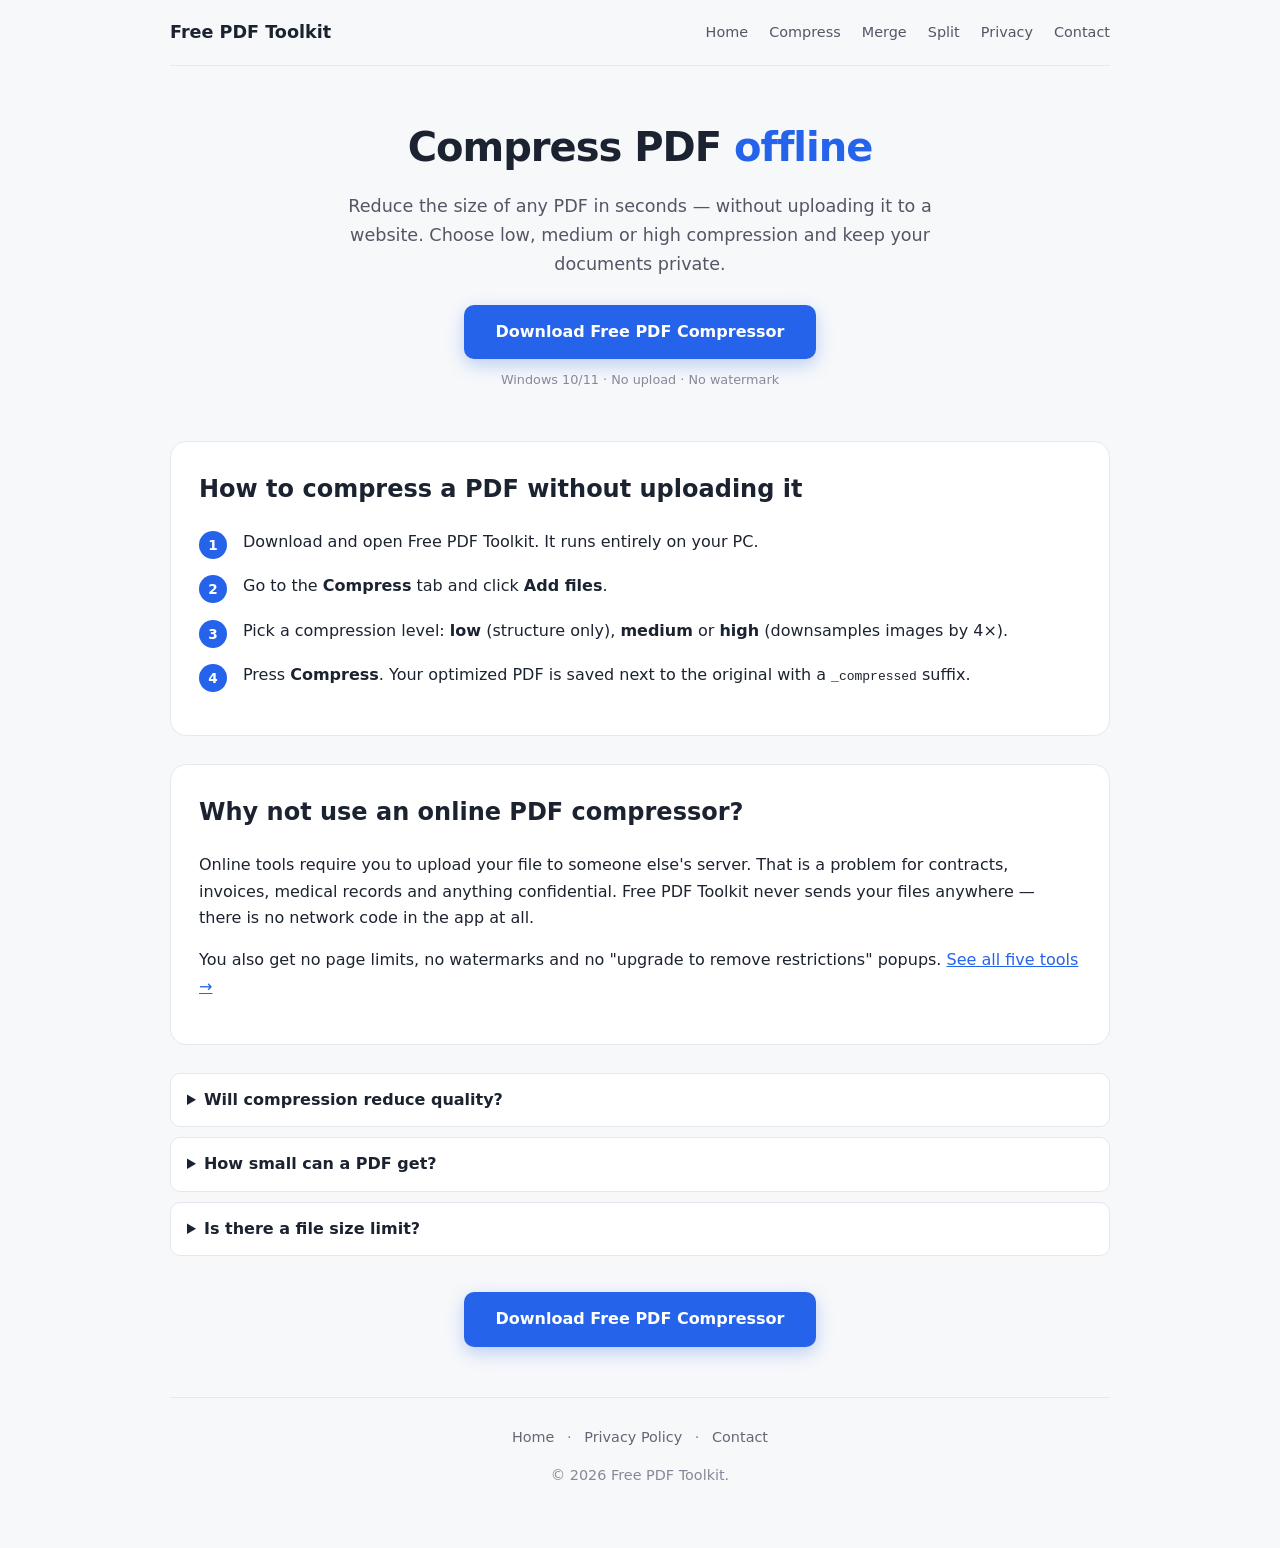
==== compress-pdf.html @ 17951911 "Add files via upload" ====
<!DOCTYPE html>
<html lang="en">
<head>
<meta charset="utf-8">
<meta name="viewport" content="width=device-width, initial-scale=1">
<title>Compress PDF Offline for Free — No Upload, No Watermark</title>
<meta name="description" content="Compress PDF files offline on Windows. Reduce PDF size without uploading your documents anywhere. Three compression levels, no watermark, completely free.">
<link rel="stylesheet" href="styles.css">
<script src="download.js"></script>
</head>
<body>
<div class="wrap">
  <header class="site">
    <a class="logo" href="index.html">Free PDF Toolkit</a>
    <nav>
      <a href="index.html">Home</a>
      <a href="compress-pdf.html">Compress</a>
      <a href="merge-pdf.html">Merge</a>
      <a href="split-pdf.html">Split</a>
      <a href="privacy.html">Privacy</a>
      <a href="contact.html">Contact</a>
    </nav>
  </header>

  <section class="hero">
    <h1>Compress PDF <span>offline</span></h1>
    <p class="sub">Reduce the size of any PDF in seconds — without uploading it to a website. Choose low, medium or high compression and keep your documents private.</p>
    <a class="btn" data-download href="#">Download Free PDF Compressor</a>
    <div class="note">Windows 10/11 · No upload · No watermark</div>
  </section>

  <section class="panel">
    <h2>How to compress a PDF without uploading it</h2>
    <ol class="steps">
      <li>Download and open Free PDF Toolkit. It runs entirely on your PC.</li>
      <li>Go to the <strong>Compress</strong> tab and click <strong>Add files</strong>.</li>
      <li>Pick a compression level: <strong>low</strong> (structure only), <strong>medium</strong> or <strong>high</strong> (downsamples images by 4×).</li>
      <li>Press <strong>Compress</strong>. Your optimized PDF is saved next to the original with a <code>_compressed</code> suffix.</li>
    </ol>
  </section>

  <section class="panel">
    <h2>Why not use an online PDF compressor?</h2>
    <p>Online tools require you to upload your file to someone else's server. That is a problem for contracts, invoices, medical records and anything confidential. Free PDF Toolkit never sends your files anywhere — there is no network code in the app at all.</p>
    <p>You also get no page limits, no watermarks and no "upgrade to remove restrictions" popups. <a href="index.html">See all five tools →</a></p>
  </section>

  <section class="faq">
    <details><summary>Will compression reduce quality?</summary><p>Low and medium keep text and vector graphics untouched. High resizes embedded images, so use it for email and web — not for print.</p></details>
    <details><summary>How small can a PDF get?</summary><p>It depends on the images inside. Scanned documents usually shrink the most; text-only PDFs shrink less.</p></details>
    <details><summary>Is there a file size limit?</summary><p>No. You can process files of any size, limited only by your computer's memory.</p></details>
  </section>

  <div class="cta"><a class="btn" data-download href="#">Download Free PDF Compressor</a></div>

  <footer>
    <a href="index.html">Home</a> ·
    <a href="privacy.html">Privacy Policy</a> ·
    <a href="contact.html">Contact</a>
    <p>© 2026 Free PDF Toolkit.</p>
  </footer>
</div>
</body>
</html>
---- styles.css ----
* { box-sizing: border-box; }
body { margin:0; font-family: system-ui, -apple-system, "Segoe UI", sans-serif; color:#1c2330; background:#f7f8fa; line-height:1.65; }
a { color:#2563eb; }
.wrap { max-width: 980px; margin:auto; padding:0 20px; }
header.site { padding:18px 0; border-bottom:1px solid #e5e8ee; display:flex; justify-content:space-between; align-items:center; flex-wrap:wrap; gap:10px; }
.logo { font-weight:800; font-size:1.1rem; color:#1c2330; text-decoration:none; }
nav a { margin-left:16px; color:#556; text-decoration:none; font-size:.9rem; }
nav a:hover { color:#2563eb; }
.hero { text-align:center; padding:48px 0 22px; }
h1 { font-size:2.5rem; margin:0 0 12px; letter-spacing:-1px; }
h1 span { color:#2563eb; }
.sub { font-size:1.1rem; color:#556; max-width:650px; margin:0 auto 26px; }
.btn { display:inline-block; background:#2563eb; color:#fff !important; text-decoration:none; padding:14px 32px; border-radius:10px; font-weight:600; box-shadow:0 6px 18px rgba(37,99,235,.28); }
.btn:hover { background:#1d4ed8; }
.note { font-size:.8rem; color:#889; margin-top:10px; }
.grid { display:grid; grid-template-columns:repeat(auto-fit,minmax(220px,1fr)); gap:16px; margin:34px 0; }
.card { background:#fff; border:1px solid #e5e8ee; border-radius:14px; padding:20px; }
.card h3 { margin:0 0 6px; font-size:1.05rem; }
.card p { margin:0; color:#667; font-size:.93rem; }
.card a { font-size:.9rem; font-weight:600; }
.panel { background:#fff; border:1px solid #e5e8ee; border-radius:16px; padding:28px; margin:28px 0; }
.panel h2 { margin-top:0; }
.steps { counter-reset:s; list-style:none; padding:0; }
.steps li { position:relative; padding-left:44px; margin-bottom:18px; }
.steps li::before { counter-increment:s; content:counter(s); position:absolute; left:0; top:2px; width:28px; height:28px; background:#2563eb; color:#fff; border-radius:50%; display:grid; place-items:center; font-size:.85rem; font-weight:700; }
.faq details { background:#fff; border:1px solid #e5e8ee; border-radius:10px; padding:13px 16px; margin-bottom:10px; }
.faq summary { cursor:pointer; font-weight:600; }
.faq p { color:#667; margin:10px 0 0; }
.cta { text-align:center; padding:26px 0 10px; }
footer { text-align:center; padding:28px 0 46px; color:#889; font-size:.9rem; border-top:1px solid #e5e8ee; margin-top:40px; }
footer a { color:#667; margin:0 8px; text-decoration:none; }
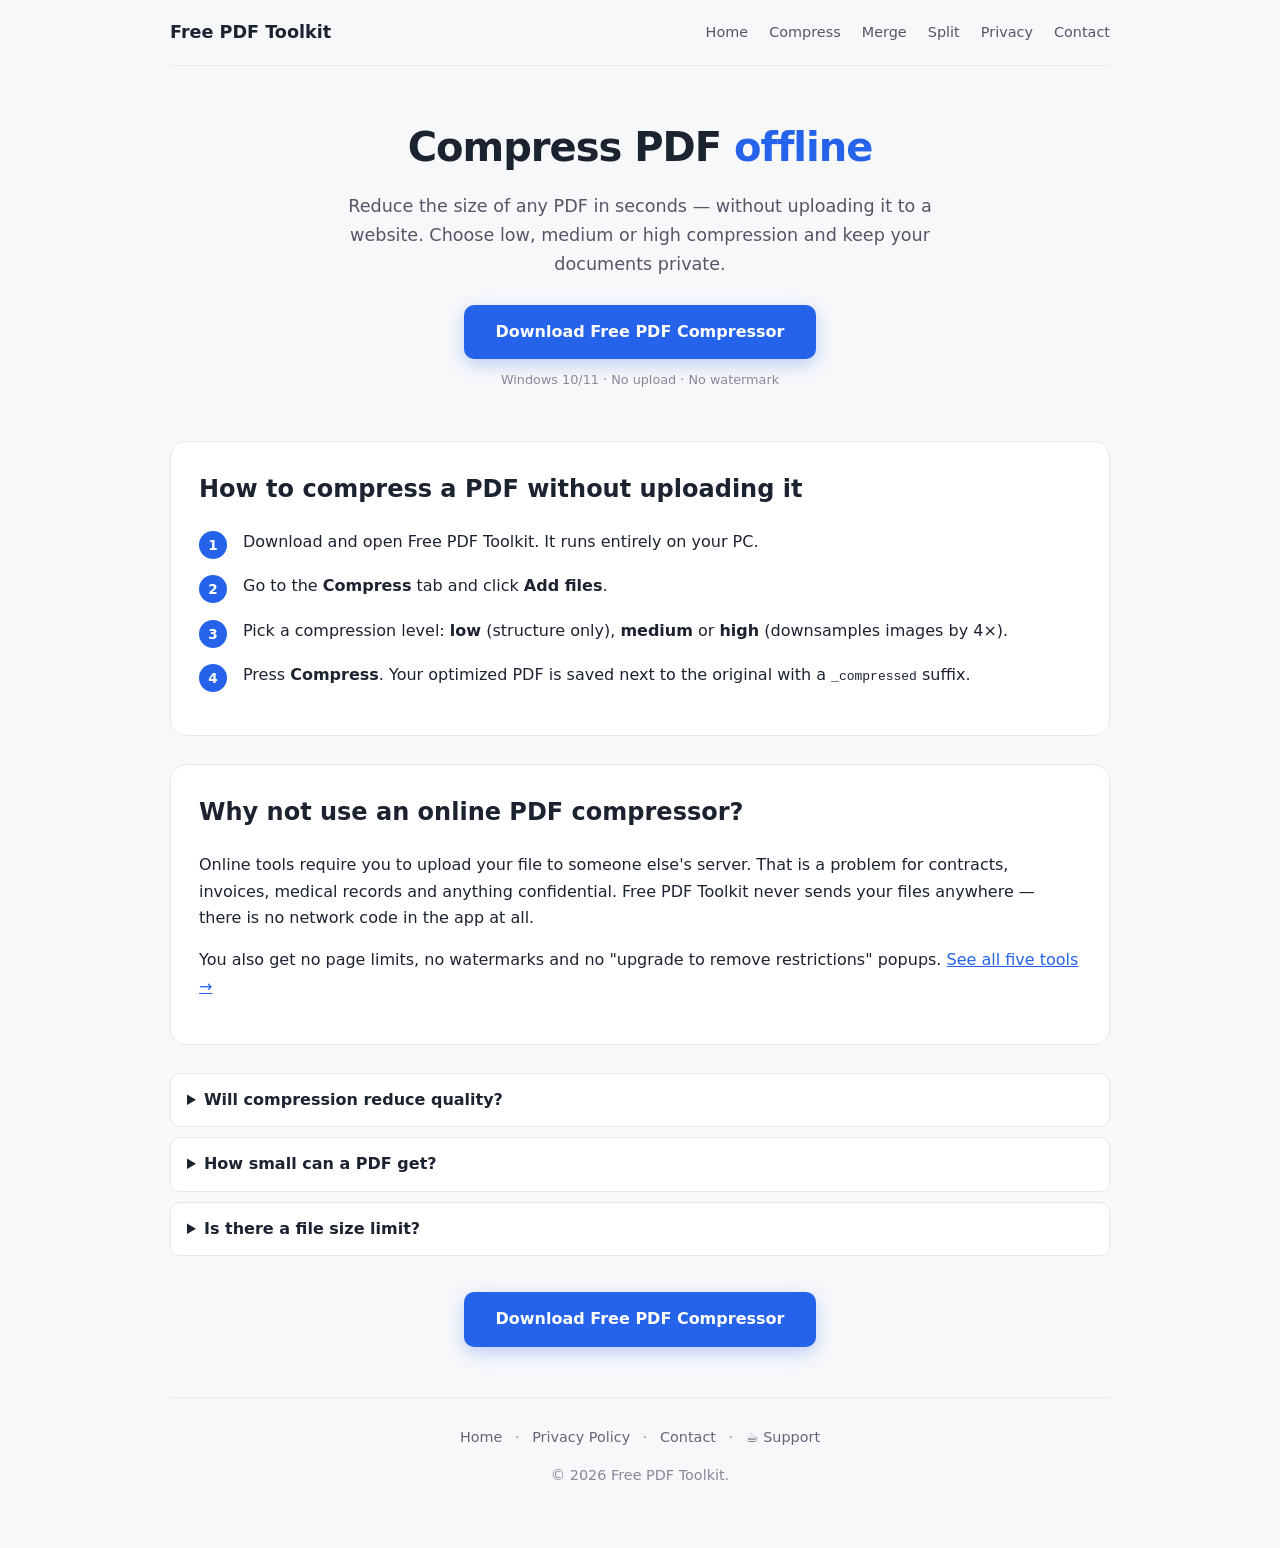
==== commit cba1118b: "Add files via upload" ====
--- a/compress-pdf.html
+++ b/compress-pdf.html
@@ -56,7 +56,8 @@
   <footer>
     <a href="index.html">Home</a> ·
     <a href="privacy.html">Privacy Policy</a> ·
-    <a href="contact.html">Contact</a>
+    <a href="contact.html">Contact</a> ·
+    <a href="https://ko-fi.com/freepdftoolkit">☕ Support</a>
     <p>© 2026 Free PDF Toolkit.</p>
   </footer>
 </div>
